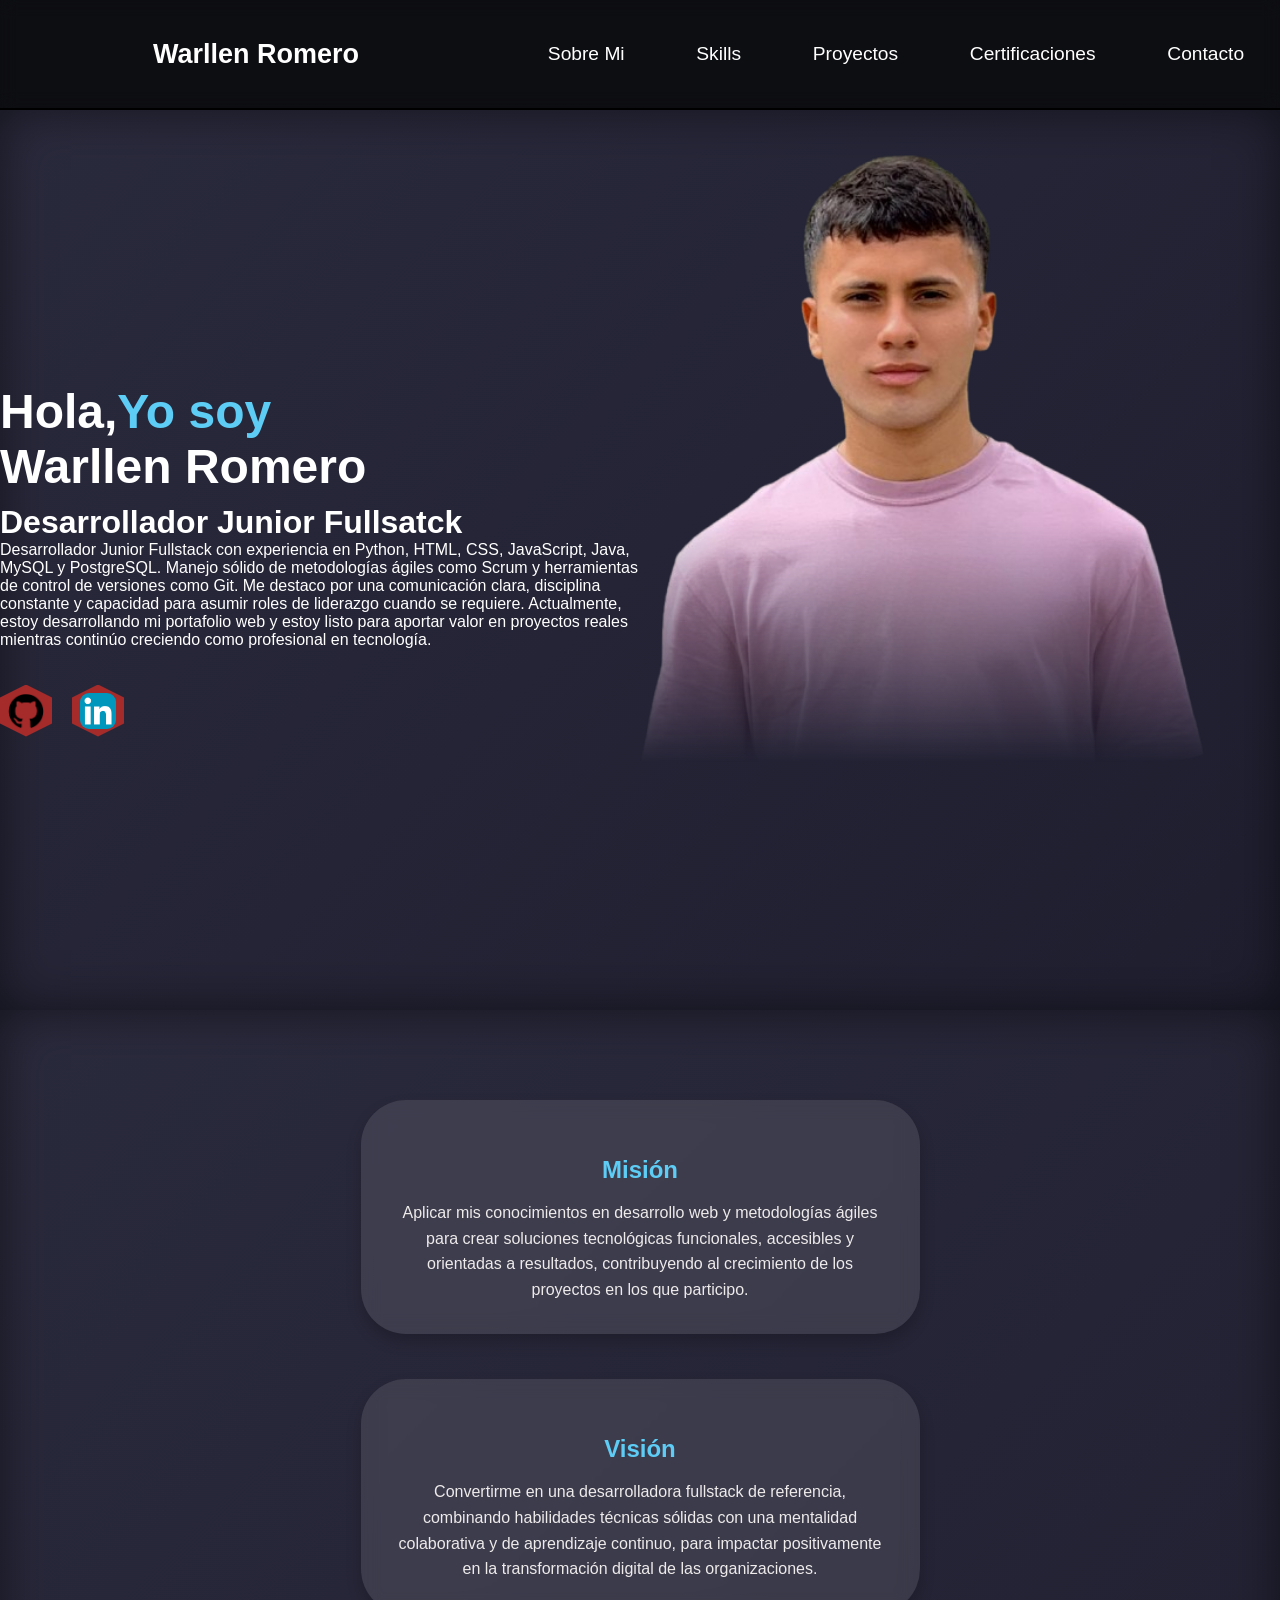
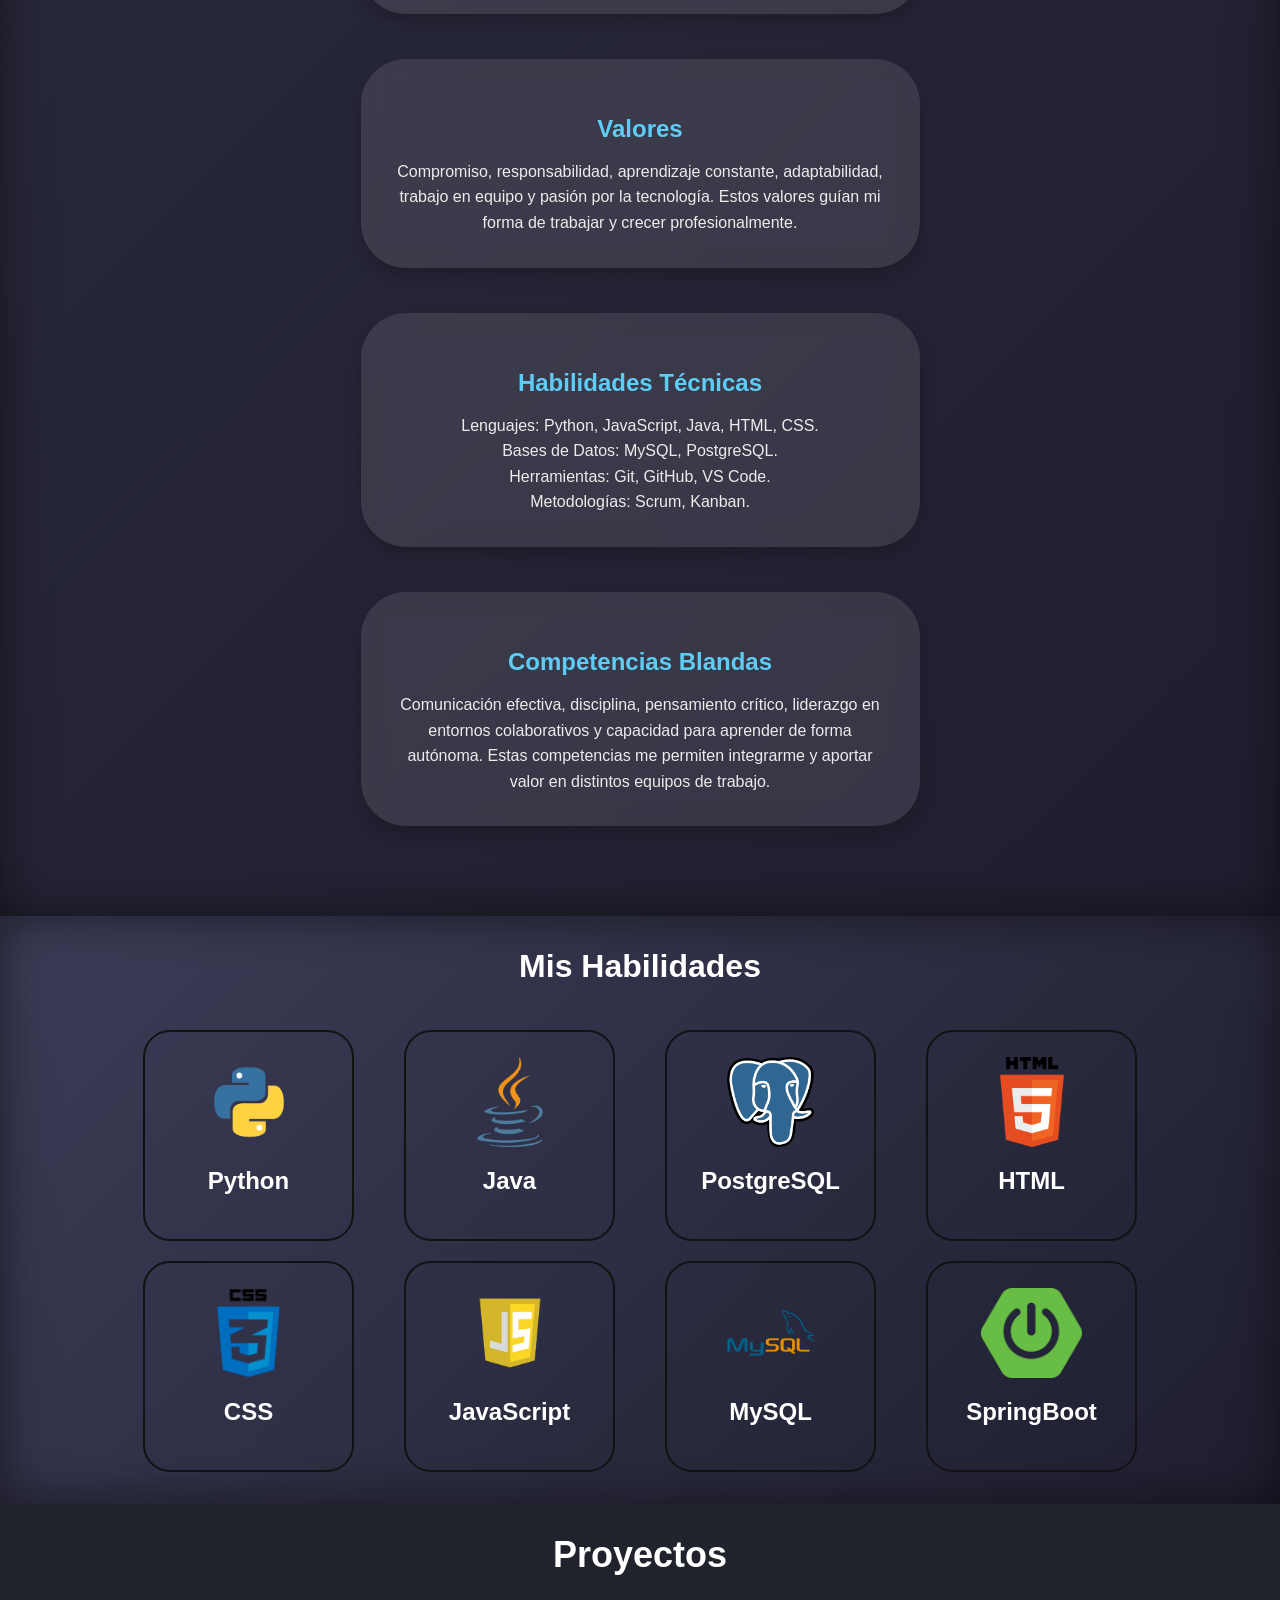
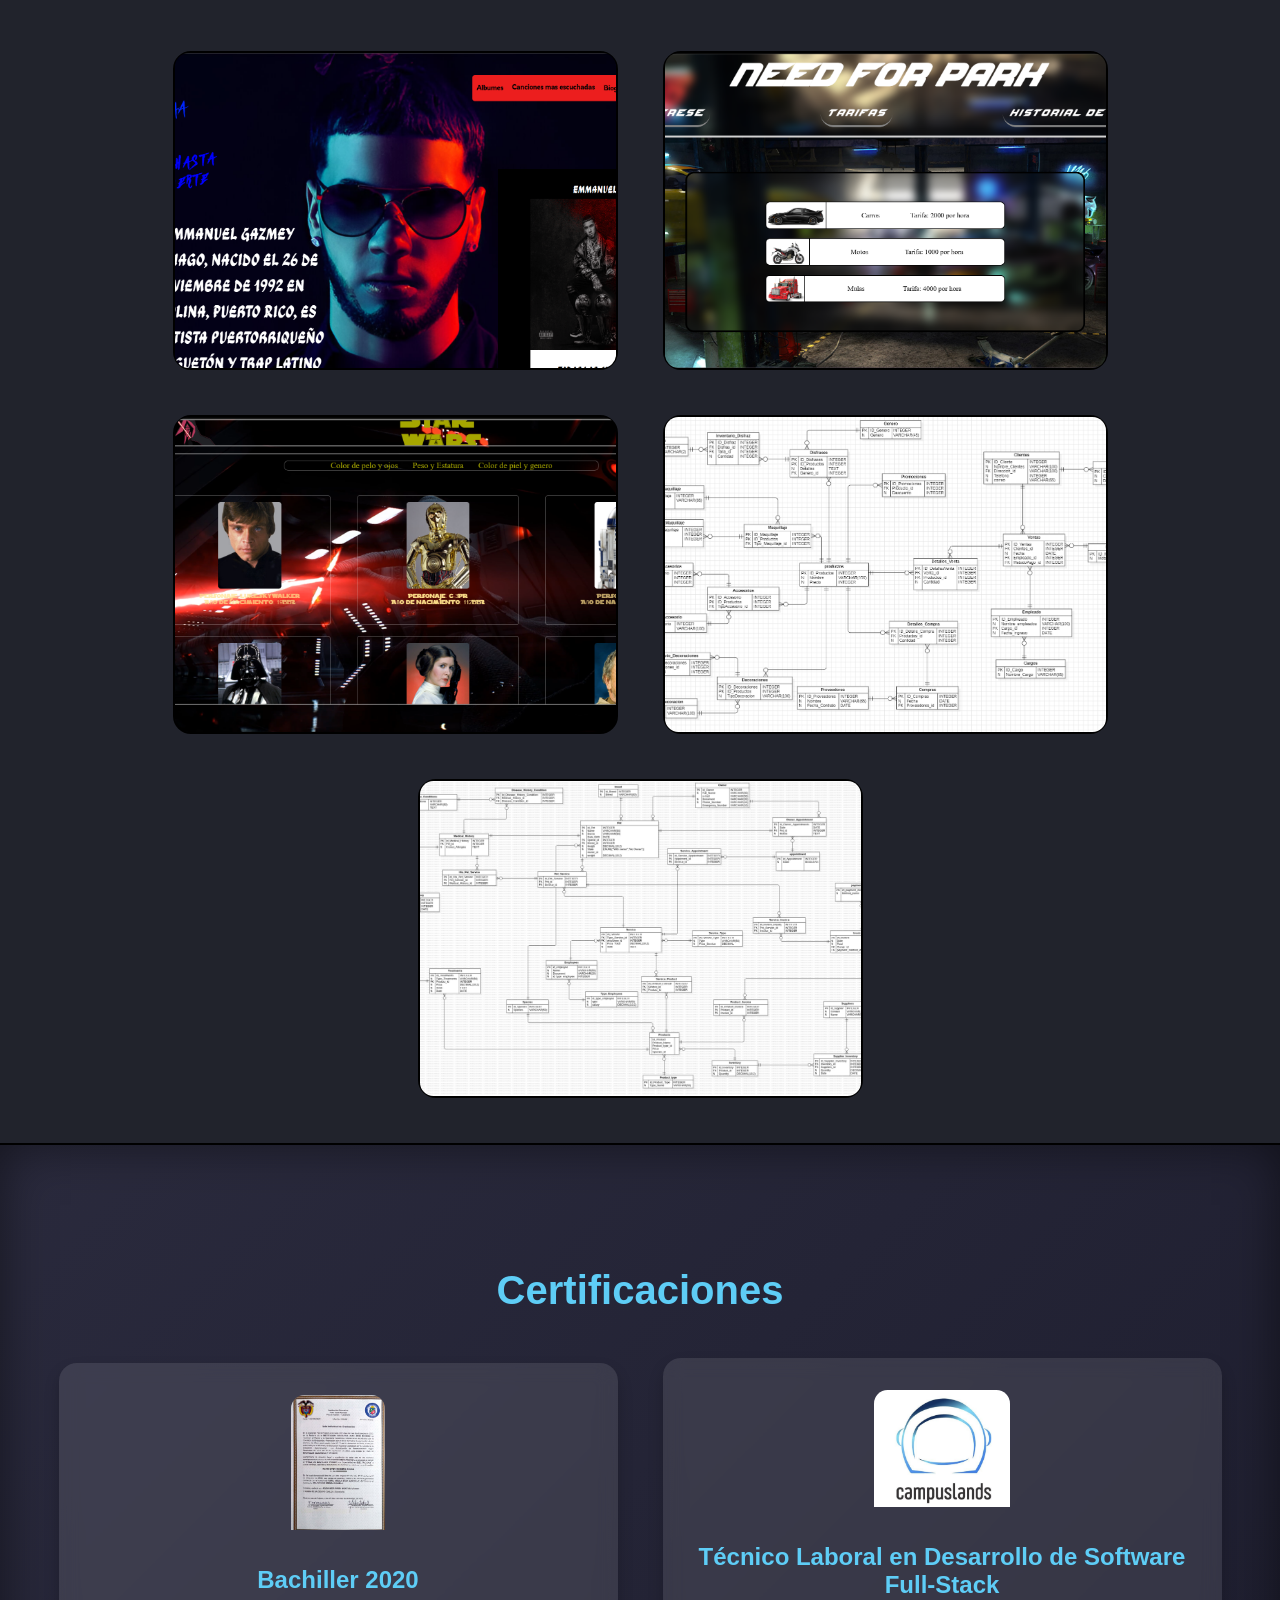
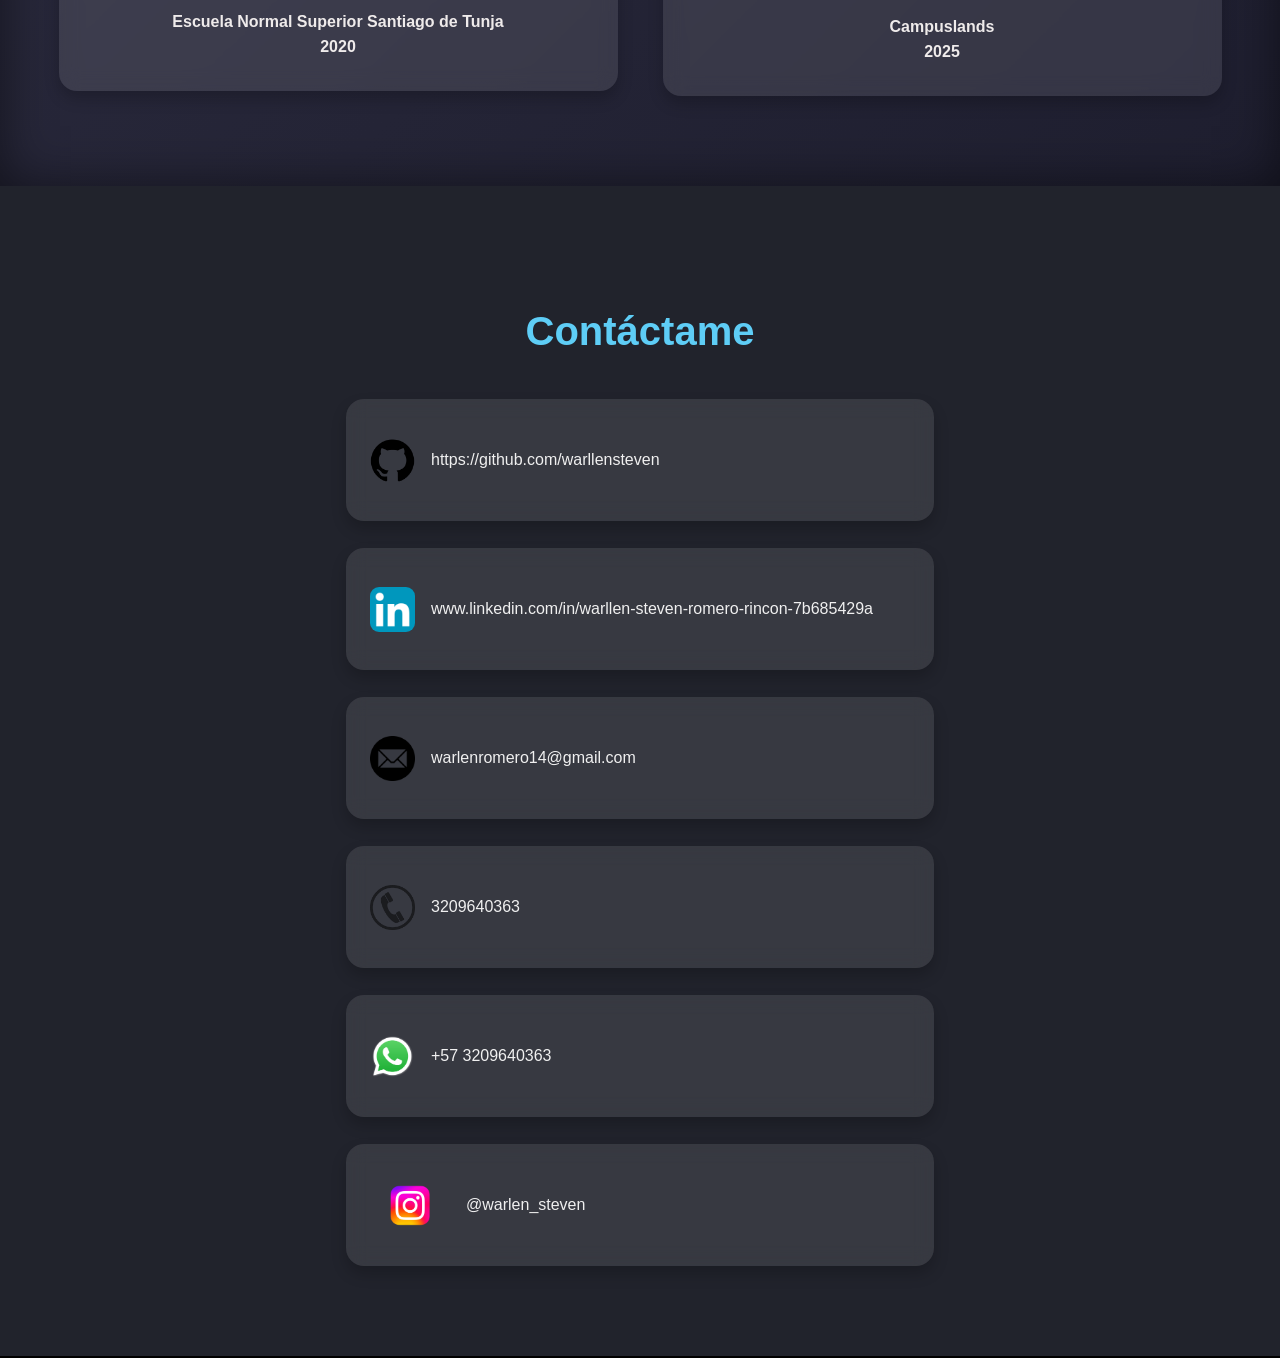
==== Index.html @ 0e451da7 "first commit" ====
<!DOCTYPE html>
<html lang="en">
  <head>
    <meta charset="UTF-8" />
    <meta name="viewport" content="width=device-width, initial-scale=1.0" />
    <title>Warllen Romero</title>
    <link rel="stylesheet" href="Style.css" />
  </head>
  <body>
    <header>
      <nav class="navegador">
        <div class="nombre">
          <h2>Warllen Romero</h2>
        </div>
        <div class="barra">
          <a href="#sobre-mi" class="barra-item">Sobre Mi</a>
          <a href="#skills" class="barra-item">Skills</a>
          <a href="#proyectos" class="barra-item">Proyectos</a>
          <a href="#certificaciones" class="barra-item">Certificaciones</a>
          <a href="#contacto" class="barra-item">Contacto</a>
        </div>
        <div class="menu">
          <img src="Imagenes/menu.png" alt="Menu" />
          <section class="hamburguesa">
            <div class="barra2">
              <a href="#sobre-mi">Sobre Mi</a>
              <a href="#skills">Skills</a>
              <a href="#proyectos">Proyectos</a>
              <a href="#certificaciones">Certificaciones</a>
              <a href="#contacto">Contacto</a>
            </div>
          </section>
        </div>
      </nav>
    </header>

    <section class="presentacion" id="sobre-mi">
      <article class="contenedor">
        <div class="informacion">
          <div class="saludo">
            <h3>Hola,</h3>
            <h3 id="color">Yo soy</h3>
          </div>
          <div class="sobre-mi">
            <h3>Warllen Romero</h3>
            <h4>Desarrollador Junior Fullsatck</h4>
            <p>
              Desarrollador Junior Fullstack con experiencia en Python, HTML,
              CSS, JavaScript, Java, MySQL y PostgreSQL. Manejo sólido de
              metodologías ágiles como Scrum y herramientas de control de
              versiones como Git. Me destaco por una comunicación clara,
              disciplina constante y capacidad para asumir roles de liderazgo
              cuando se requiere. Actualmente, estoy desarrollando mi portafolio
              web y estoy listo para aportar valor en proyectos reales mientras
              continúo creciendo como profesional en tecnología.
            </p>
          </div>
          <div class="prueba">
            <a
              href="https://github.com/warllensteven"
              target="_blank"
              class="iconos"
            >
              <img
                src="Imagenes/Imagen github.png"
                alt="Github warllensteven"
              />
            </a>
            <a
              href="www.linkedin.com/in/warllen-steven-romero-rincon-7b685429a"
              target="_blank"
              class="iconos"
            >
              <img
                id="linkedin"
                src="Imagenes/imagen linkedin 2.png"
                alt="Linkedin Warllen Romero"
              />
            </a>
          </div>
        </div>
        <div class="foto">
          <img
            src="Imagenes/foto_steven-removebg-preview.png"
            alt="Kevin Romero"
          />
        </div>
      </article>
    </section>
    <section class="Info">
      <div class="tarjetas">
        <h3>Misión</h3>
        <p>
          Aplicar mis conocimientos en desarrollo web y metodologías ágiles para
          crear soluciones tecnológicas funcionales, accesibles y orientadas a
          resultados, contribuyendo al crecimiento de los proyectos en los que
          participo.
        </p>
      </div>

      <div class="tarjetas">
        <h3>Visión</h3>
        <p>
          Convertirme en una desarrolladora fullstack de referencia, combinando
          habilidades técnicas sólidas con una mentalidad colaborativa y de
          aprendizaje continuo, para impactar positivamente en la transformación
          digital de las organizaciones.
        </p>
      </div>

      <div class="tarjetas">
        <h3>Valores</h3>
        <p>
          Compromiso, responsabilidad, aprendizaje constante, adaptabilidad,
          trabajo en equipo y pasión por la tecnología. Estos valores guían mi
          forma de trabajar y crecer profesionalmente.
        </p>
      </div>

      <div class="tarjetas">
        <h3>Habilidades Técnicas</h3>
        <p>
          Lenguajes: Python, JavaScript, Java, HTML, CSS.<br />
          Bases de Datos: MySQL, PostgreSQL.<br />
          Herramientas: Git, GitHub, VS Code.<br />
          Metodologías: Scrum, Kanban.
        </p>
      </div>

      <div class="tarjetas">
        <h3>Competencias Blandas</h3>
        <p>
          Comunicación efectiva, disciplina, pensamiento crítico, liderazgo en
          entornos colaborativos y capacidad para aprender de forma autónoma.
          Estas competencias me permiten integrarme y aportar valor en distintos
          equipos de trabajo.
        </p>
      </div>
    </section>

    <section class="skills2" id="skills">
      <h1>Mis Habilidades</h1>
      <article class="skills">
        <div class="categorias" id="python">
          <img src="Imagenes/Python.png" alt="Logo Python" />
          <h2>Python</h2>
        </div>
        <div class="categorias">
          <img src="Imagenes/Java.webp" alt="Logo Java" />
          <h2>Java</h2>
        </div>
        <div class="categorias">
          <img src="Imagenes/PostgresSql.png" alt="Logo PostgreSql" />
          <h2>PostgreSQL</h2>
        </div>
        <div class="categorias">
          <img src="Imagenes/Html.png" alt="Logo Html" />
          <h2>HTML</h2>
        </div>
        <div class="categorias">
          <img src="Imagenes/Css.png" alt="Logo Css" />
          <h2>CSS</h2>
        </div>
        <div class="categorias">
          <img src="Imagenes/JavaScript.webp" alt="Logo JavaScript" />
          <h2>JavaScript</h2>
        </div>
        <div class="categorias">
          <img src="Imagenes/Mysql.webp" alt="Logo Mysql" />
          <h2>MySQL</h2>
        </div>
        <div class="categorias">
          <img src="Imagenes/SpringBoot.png" alt="Logo Springboot" />
          <h2>SpringBoot</h2>
        </div>
      </article>
    </section>
    <section class="proyectos" id="proyectos">
      <h2>Proyectos</h2>
      <article class="misProyectos">
        <div class="tarjetasProyectos">
          <a
            href="https://github.com/warllensteven/PROYECTO-FILTRO_ROMERO_KEVIN.git"
            ><img src="Imagenes/Proyecto_Anuel.png" alt="Landing page de anuel"
          /></a>
        </div>
        <div class="tarjetasProyectos">
          <a
            href="https://github.com/warllensteven/Proyecto_JavaScript_Romero_Kevin.git"
            ><img
              src="Imagenes/Need_For_Sped_Proyecto.png"
              alt="Parqueadero Need For Speed"
          /></a>
        </div>
        <div class="tarjetasProyectos">
          <a
            href="https://github.com/warllensteven/Proyecto_JavaScript_Santacruz_Santiago_Romero_Kevin.git"
            ><img src="Imagenes/Api_Starwars.png" alt="Api Star wars"
          /></a>
        </div>
        <div class="tarjetasProyectos">
          <a href="https://github.com/Santiago-SanP05/Tienda_De_Disfrases"
            ><img
              src="Imagenes/Tienda_disfrases_base_datos.png"
              alt="Tienda de Disfrase Base de Datos"
          /></a>
        </div>
        <div class="tarjetasProyectos">
          <a
            href="https://github.com/warllensteven/My_Big_PetShop/blob/main/ERDDiagram1.jpg"
            ><img
              src="Imagenes/MI_big_pet_shop.jpg"
              alt="Base de Datos Mi big Pet Shop"
          /></a>
        </div>
      </article>
    </section>
    <section class="certificaciones" id="certificaciones">
      <h2>Certificaciones</h2>
      <article class="misCertificaciones">
        <div class="tarjetasCertificaciones">
          <img
            src="Imagenes/Certficado de estudio.png"
            alt="Certificado de estudio"
          />
          <h2>Bachiller 2020</h2>
          <h3>Escuela Normal Superior Santiago de Tunja</h3>
          <h3>2020</h3>
        </div>
        <div class="tarjetasCertificaciones" id="campus">
          <img
            src="Imagenes/Captura de pantalla 2025-01-14 220659.png"
            alt="Campuslands"
          />
          <h2>Técnico Laboral en Desarrollo de Software Full-Stack</h2>
          <h3>Campuslands</h3>
          <h3>2025</h3>
        </div>
      </article>
    </section>
    <section class="contacto" id="contacto">
      <h2>Contáctame</h2>
      <article class="misContactos">
        <div class="contacta" id="conGithub">
          <img src="Imagenes/Imagen github.png" alt="Github" />
          <p>https://github.com/warllensteven</p>
        </div>
        <div class="contacta" id="conLinkedin">
          <img src="Imagenes/imagen linkedin 2.png" alt="LinkedIn" />
          <p>www.linkedin.com/in/warllen-steven-romero-rincon-7b685429a</p>
        </div>
        <div class="contacta" id="conCorreo">
          <img src="Imagenes/logo correo.png" alt="Correo" />
          <p>warlenromero14@gmail.com</p>
        </div>
        <div class="contacta" id="conTelefono">
          <img src="Imagenes/Logo Telefono.webp" alt="Teléfono" />
          <p>3209640363</p>
        </div>
        <div class="contacta" id="conWhatssapp">
          <img src="Imagenes/Logo whatsapp.webp" alt="WhatsApp" />
          <p>+57 3209640363</p>
        </div>
        <div class="contacta" id="conInstagram">
          <img src="Imagenes/logo instagram.png" alt="Instagram" />
          <p>@warlen_steven</p>
        </div>
      </article>
    </section>
  </body>
</html>
---- Style.css ----
body {
  margin: 0;
  font-family: "Segoe UI", sans-serif;
  background: linear-gradient(135deg, #1e1e2f, #3c3c57);
  color: #ffffff;
}
header {
  background-color: hsl(228, 15%, 15%);
  border-bottom: black solid 2px;
  position: sticky;
  top: 0;
  z-index: 1;
}
.navegador {
  background-color: rgba(0, 0, 0, 0.6);
  height: 12vh;
  display: flex;
  width: 100%;
  color: white;
  flex-wrap: wrap;
  backdrop-filter: blur(8px);
}
.nombre {
  display: flex;
  width: 40%;
  align-items: center;
  justify-content: center;
  font-size: large;
}

.barra h2 {
  padding: 1vh;
  width: 18vh;
  text-align: center;
}
#barra {
  border: none;
}

.presentacion {
  background: linear-gradient(135deg, #2a2a3d, #1e1e2f);

  height: 100vh;
  display: flex;
  justify-content: center;
  align-items: center;
  flex-wrap: wrap;
  box-shadow: inset 0 0 50px rgba(0, 0, 0, 0.5);
}

.informacion {
  height: 100%;
  width: 50%;
  flex-wrap: wrap;
  color: white;
  display: flex;
  justify-content: center;
  flex-direction: column;
}
.foto {
  width: 50%;
  height: 100%;
}

.contenedor {
  display: flex;
  width: 150vh;
  height: 90vh;
  flex-wrap: wrap;
}

.foto img {
  height: 75%;
  mask-image: linear-gradient(
    to bottom,
    hsla(210, 40%, 16%, 1) 60%,
    transparent 100%
  );
  -webkit-mask-image: linear-gradient(
    to bottom,
    hsla(210, 40%, 16%, 1) 60%,
    transparent 100%
  );
}
.saludo {
  display: flex;
  text-align: center;
  margin: 0;
}
.presentacion h3 {
  margin: 0;
  font-size: 3rem;
}
.sobre-mi h4 {
  font-size: 2rem;
  margin: 0;
  margin-top: 10px;
}
.sobre-mi {
  width: 100%;
}
.sobre-mi p {
  padding-right: 10vh;
}
#color {
  color: rgb(94, 205, 246);
}
.prueba {
  display: flex;
  justify-content: center;
  column-gap: 1.25rem;
  justify-content: initial;
  padding-top: 4vh;
}
.iconos {
  height: 4vh;
  width: 4vh;
  display: flex;
  background-color: brown;
  padding: 0.5rem;
  color: var(--title-color);
  margin-left: 5px;
  font-size: 1.5rem;
  clip-path: polygon(50% 0%, 100% 25%, 100% 75%, 50% 100%, 0% 75%, 0% 25%);
  transition: transform 0.4s;
}
.Info {
  display: flex;
  flex-wrap: wrap;
  justify-content: center;
  align-items: stretch;
  gap: 5vh;
  padding: 10vh;
  background: linear-gradient(135deg, #2a2a3d, #1e1e2f);
  box-shadow: inset 0 0 50px rgba(0, 0, 0, 0.5);
}

.tarjetas {
  height: auto;
  width: 55vh;
  padding: 2rem;
  border-radius: 5vh;
  background: rgba(255, 255, 255, 0.1);
  backdrop-filter: blur(10px);
  box-shadow: 0 8px 15px rgba(0, 0, 0, 0.2);
  transition: transform 0.3s ease, box-shadow 0.3s ease;
  color: white;
}

.tarjetas:hover {
  transform: scale(1.05);
  box-shadow: 0 12px 25px rgba(0, 0, 0, 0.4);
  background: rgba(255, 255, 255, 0.2);
}

.tarjetas h3 {
  font-size: 1.5rem;
  color: #5ecdf6;
  margin-bottom: 1rem;
  text-align: center;
}

.tarjetas p {
  color: rgb(239, 235, 235);
  font-size: 1rem;
  line-height: 1.6;
  text-align: center;
  margin: 0;
}
#linkedin {
  border-radius: 1vh;
}

.skills2 {
  background: linear-gradient(135deg, #2a2a3d, #1e1e2f);
  box-shadow: inset 0 0 50px rgba(0, 0, 0, 0.5);
}

.skills {
  display: flex;
  justify-content: center;
  align-items: center;
  flex-wrap: wrap;
  row-gap: 20px;
  column-gap: 50px;
  width: 100%;
}

.categorias {
  display: flex;
  justify-content: center;
  align-items: center;
  height: 23vh;
  border: rgb(18, 18, 18) solid 2px;
  border-radius: 3vh;
  width: 23vh;
  flex-direction: column;
  transition: all 0.3s ease-in-out;
}

.categorias:hover {
  transform: scale(1.1);
  box-shadow: 0 25px 30px rgba(0, 0, 0, 0.2);
}

.categorias:focus {
  outline: 2px solid hsl(228, 100%, 50%);
  outline-offset: 2px;
}

.skills2 {
  background: linear-gradient(135deg, #3c3c57, #1e1e2f);
  height: 100%;
  display: flex;
  flex-direction: column;
  gap: 5vh;
  justify-content: center;
  align-items: center;
  padding: 2rem;
}

.skills2 h1 {
  margin: 0;
  font-size: 2rem;
}
.categorias img {
  height: 10vh;
}
.proyectos {
  height: 100%;
  width: 100%;
  background-color: hsl(228, 15%, 15%);
  border-bottom: black solid 2px;
  display: flex;
  flex-direction: column;
  justify-content: center;
  align-items: center;
  font-size: 1.5rem;
  flex-wrap: wrap;
}
.misProyectos {
  display: flex;
  height: 100%;
  width: 80%;
  justify-content: center;
  align-items: center;
  flex-wrap: wrap;
  gap: 5vh;
  padding: 5vh;
  margin-top: 0;
}
.informacion * {
  margin: 0;
}
.informacion p {
  padding: 0;
}

.tarjetasProyectos img {
  width: 100%;
  height: 100%;
  object-fit: cover;
  border-radius: 1.5vh;
}

.certificaciones {
  background: linear-gradient(135deg, #2a2a3d, #1e1e2f);
  box-shadow: inset 0 0 50px rgba(0, 0, 0, 0.5);
  width: 100%;
  display: flex;
  flex-direction: column;
  align-items: center;
  padding: 10vh 0;
  color: white;
}

.certificaciones h2 {
  font-size: 2.5rem;
  color: #5ecdf6;
  margin-bottom: 5vh;
}

.misCertificaciones {
  display: flex;
  justify-content: center;
  align-items: center;
  gap: 5vh;
  flex-wrap: wrap;
}

.tarjetasCertificaciones {
  height: auto;
  width: 55vh;
  padding: 2rem;
  border-radius: 2vh;
  background: rgba(255, 255, 255, 0.1);
  backdrop-filter: blur(10px);
  box-shadow: 0 8px 15px rgba(0, 0, 0, 0.2);
  transition: transform 0.3s ease, box-shadow 0.3s ease;
  display: flex;
  flex-direction: column;
  align-items: center;
  color: white;
  text-align: center;
}

.tarjetasCertificaciones:hover {
  transform: scale(1.05);
  box-shadow: 0 12px 25px rgba(0, 0, 0, 0.4);
  background: rgba(255, 255, 255, 0.2);
}

.tarjetasCertificaciones img {
  padding-bottom: 1rem;
  height: 15vh;
  width: auto;
  object-fit: contain;
  border-radius: 1.5vh;
}

.tarjetasCertificaciones h2 {
  font-size: 1.5rem;
  color: #5ecdf6;
  margin-bottom: 1rem;
}

.tarjetasCertificaciones h3 {
  font-size: 1rem;
  margin: 0.2rem 0;
  color: rgb(239, 235, 235);
}

#campus img {
  height: 13vh;
}

.contacto {
  width: 100%;
  background-color: hsl(228, 15%, 15%);
  border-bottom: black solid 2px;
  display: flex;
  flex-direction: column;
  align-items: center;
  padding: 10vh 0;
  color: white;
}

.contacto h2 {
  font-size: 2.5rem;
  color: #5ecdf6;
  margin-bottom: 5vh;
}

.misContactos {
  display: flex;
  flex-wrap: wrap;
  justify-content: center;
  gap: 3vh;
  width: 90%;
}

.contacta {
  width: 60vh;
  min-height: 10vh;
  background: rgba(255, 255, 255, 0.1);
  backdrop-filter: blur(10px);
  border-radius: 2vh;
  display: flex;
  align-items: center;
  gap: 1rem;
  padding: 1rem 1.5rem;
  box-shadow: 0 8px 15px rgba(0, 0, 0, 0.2);
  transition: transform 0.3s ease, background 0.3s ease;
}

.contacta:hover {
  transform: translateY(-5px);
  background: rgba(255, 255, 255, 0.2);
}

.contacta img {
  height: 5vh;
  width: auto;
  border-radius: 1vh;
}

.contacta p {
  margin: 0;
  font-size: 1rem;
  color: rgb(240, 240, 240);
  word-break: break-all;
}

.barra a {
  text-decoration: none;
  color: white;
  font-size: 1.2rem;
}

.tarjetasProyectos {
  height: 35vh;
  width: 49vh;
  border: rgb(0, 0, 0) 2px solid;
  border-radius: 2vh;
  transition: all 0.3s ease-in-out;
}

.tarjetasProyectos:hover {
  transform: scale(1.1);
  box-shadow: 0 15px 20px rgb(0, 0, 0);
}

.tarjetasProyectos:focus {
  outline: 2px solid hsl(126, 100%, 50%);
  outline-offset: 2px;
}
.tarjetasProyectos:hover img {
  height: 100%;
}

.barra {
  margin: 0;
  display: flex;
  width: 60%;
  align-items: center;
  justify-content: space-around;
  flex-wrap: wrap;
}

.barra-item {
  position: relative;
  text-decoration: none;
  color: white;
  font-size: 1.2rem;
}

.barra-item::after {
  content: "";
  position: absolute;
  bottom: -5px;
  left: 0;
  width: 100%;
  height: 2px;
  background-color: #515b66;
  transform: scaleX(0);
  transform-origin: left;
  transition: transform 0.3s ease-in-out;
}

.barra-item:hover::after {
  transform: scaleX(1);
}

.menu {
  display: none;
}
.hamburguesa {
  display: none;
}
@media (max-width: 792px) {
  .foto img {
    height: 60%;
  }
  .foto {
    display: flex;

    justify-content: center;
    align-items: center;
    height: 90%;
  }

  .tarjetas {
    height: 50vh;
  }

  .barra {
    display: none;
  }
  .menu {
    display: block;
    display: flex;
    justify-content: flex-end;
    align-items: center;
    width: 55%;
  }
  .menu img {
    height: 5vh;
  }

  .menu:hover .hamburguesa {
    display: block;
    position: absolute;
    top: 100%; /* Mostrar justo debajo del ícono */
    right: 0;
    background-color: rgba(0, 0, 0, 0.6);
    backdrop-filter: blur(8px);
    width: 100%;
    display: flex;
    height: 30vh;
    flex-direction: column;
  }
  .barra2 {
    display: flex;
    flex-direction: column;
    height: 100%;
    justify-content: center;
    align-items: center;
    font-size: 1.2rem;
    gap: 10px;
  }
  .barra2 a {
    text-decoration: none;
    color: white;
  }
}
@media (max-width: 749px) {
  .contacto {
    margin: 0;
    padding: 0;
    height: 40vh;
    justify-content: center;
    align-items: center;
    padding-bottom: 15vh;
  }
}
@media (max-width: 624px) {
  .foto img {
    height: 50%;
  }
  .foto {
    display: flex;

    justify-content: center;
    align-items: center;
    height: 90%;
  }
  .contenedor {
    height: 100%;
  }
  .tarjetas {
    height: 100%;
  }
}
@media (max-width: 526px) {
  .foto img {
    height: 40%;
  }
  .foto {
    display: flex;
    justify-content: center;
    align-items: center;
    height: 90%;
  }
  .contenedor {
    height: 100%;
    align-items: center;
  }
}
@media (max-width: 525px) {
  .foto img {
    height: 40%;
  }
  .foto {
    display: flex;
    justify-content: center;
    align-items: center;
    height: 90%;
  }
  .presentacion {
    height: 100vh;
    align-items: center;
  }
  .saludo h3 {
    font-size: 2.5rem;
  }
  .sobre-mi h3 {
    font-size: 2rem;
  }
  .sobre-mi h4 {
    font-size: 1.5rem;
    padding-bottom: 10px;
  }
}
@media (max-width: 453px) {
  * {
    display: none;
  }
}
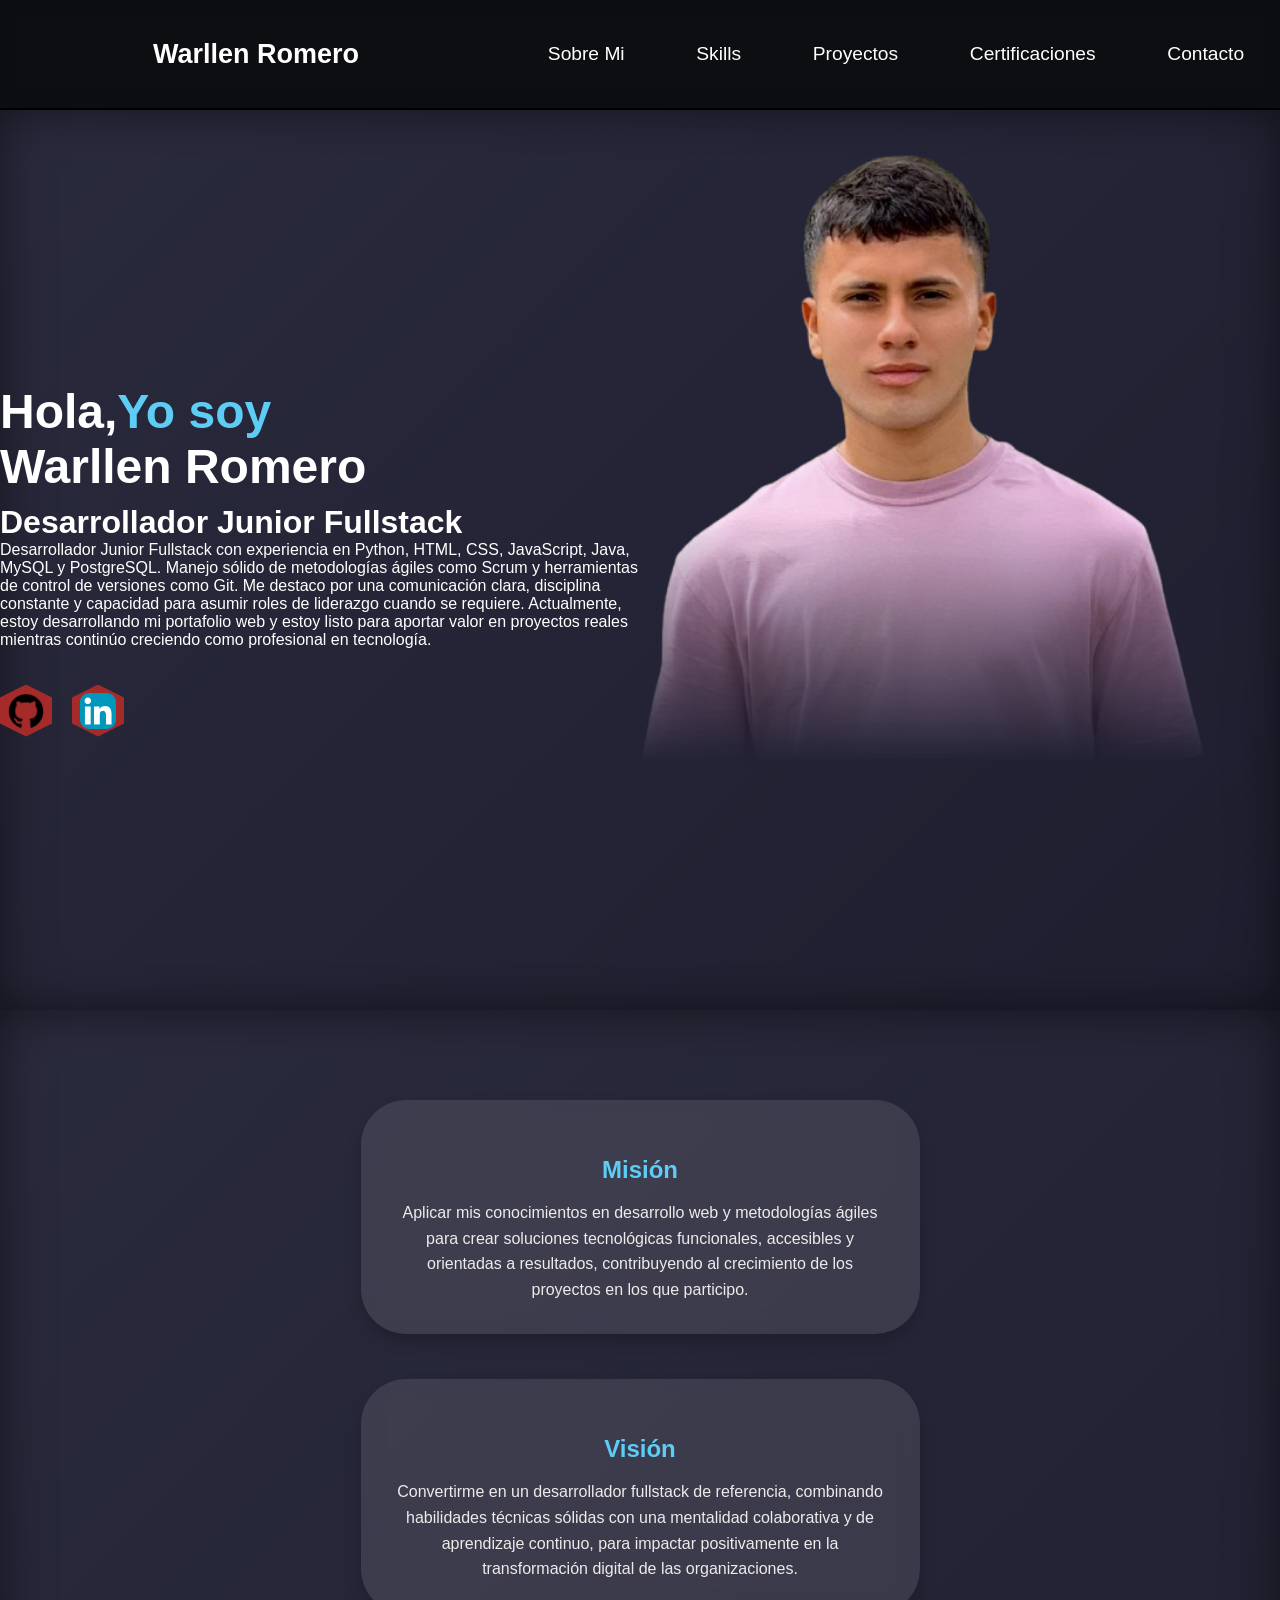
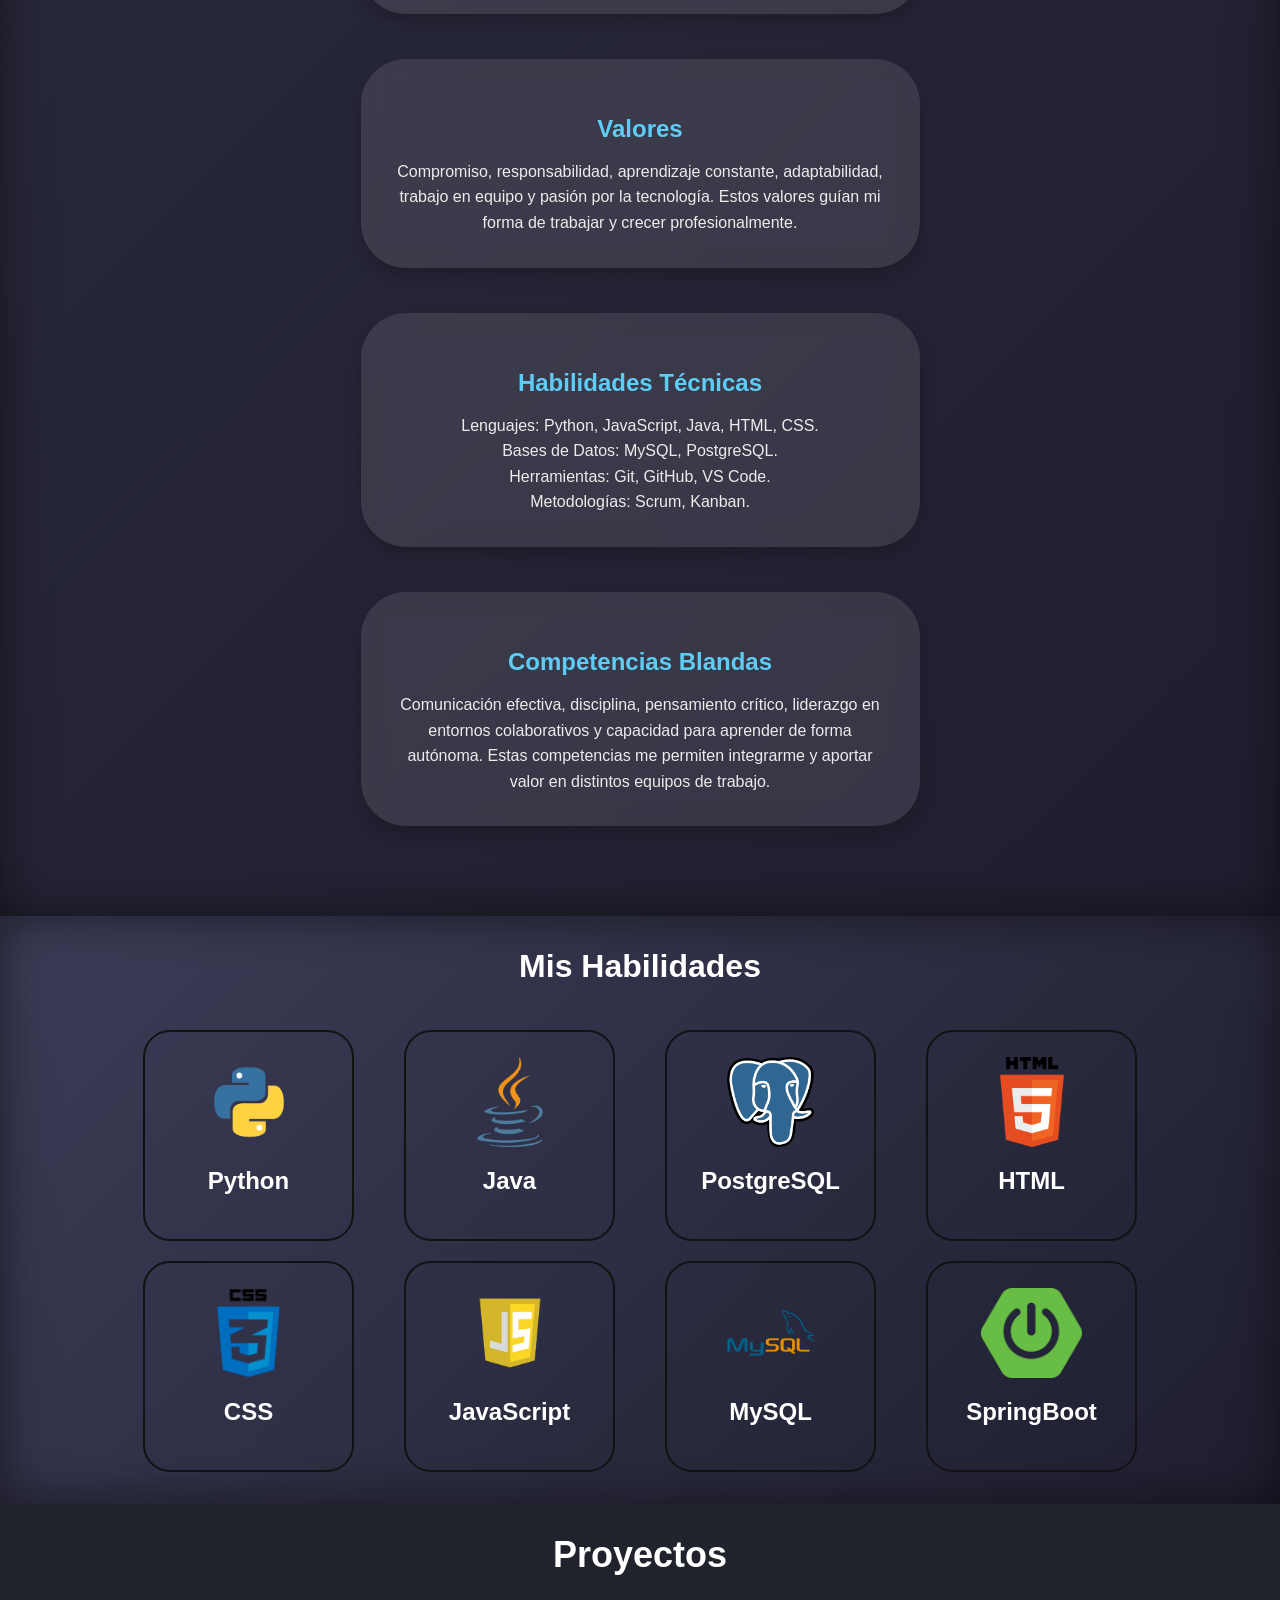
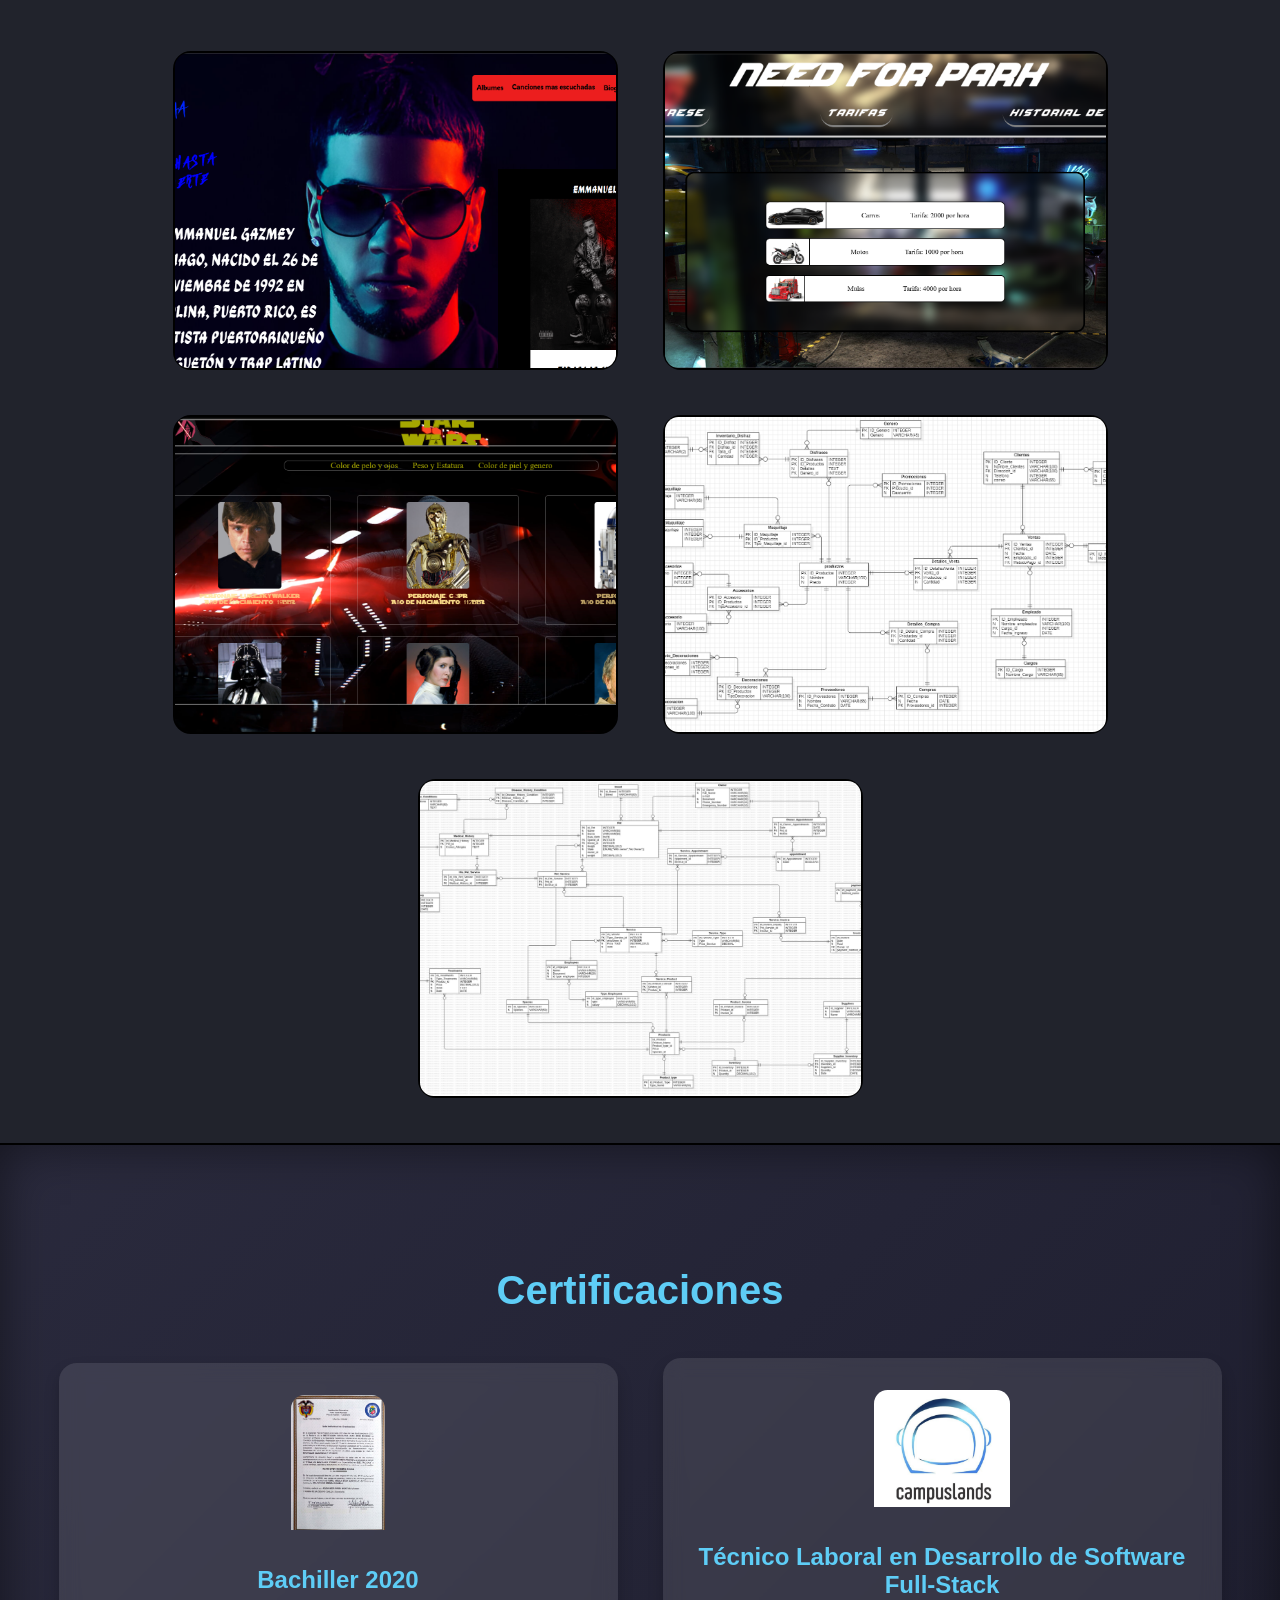
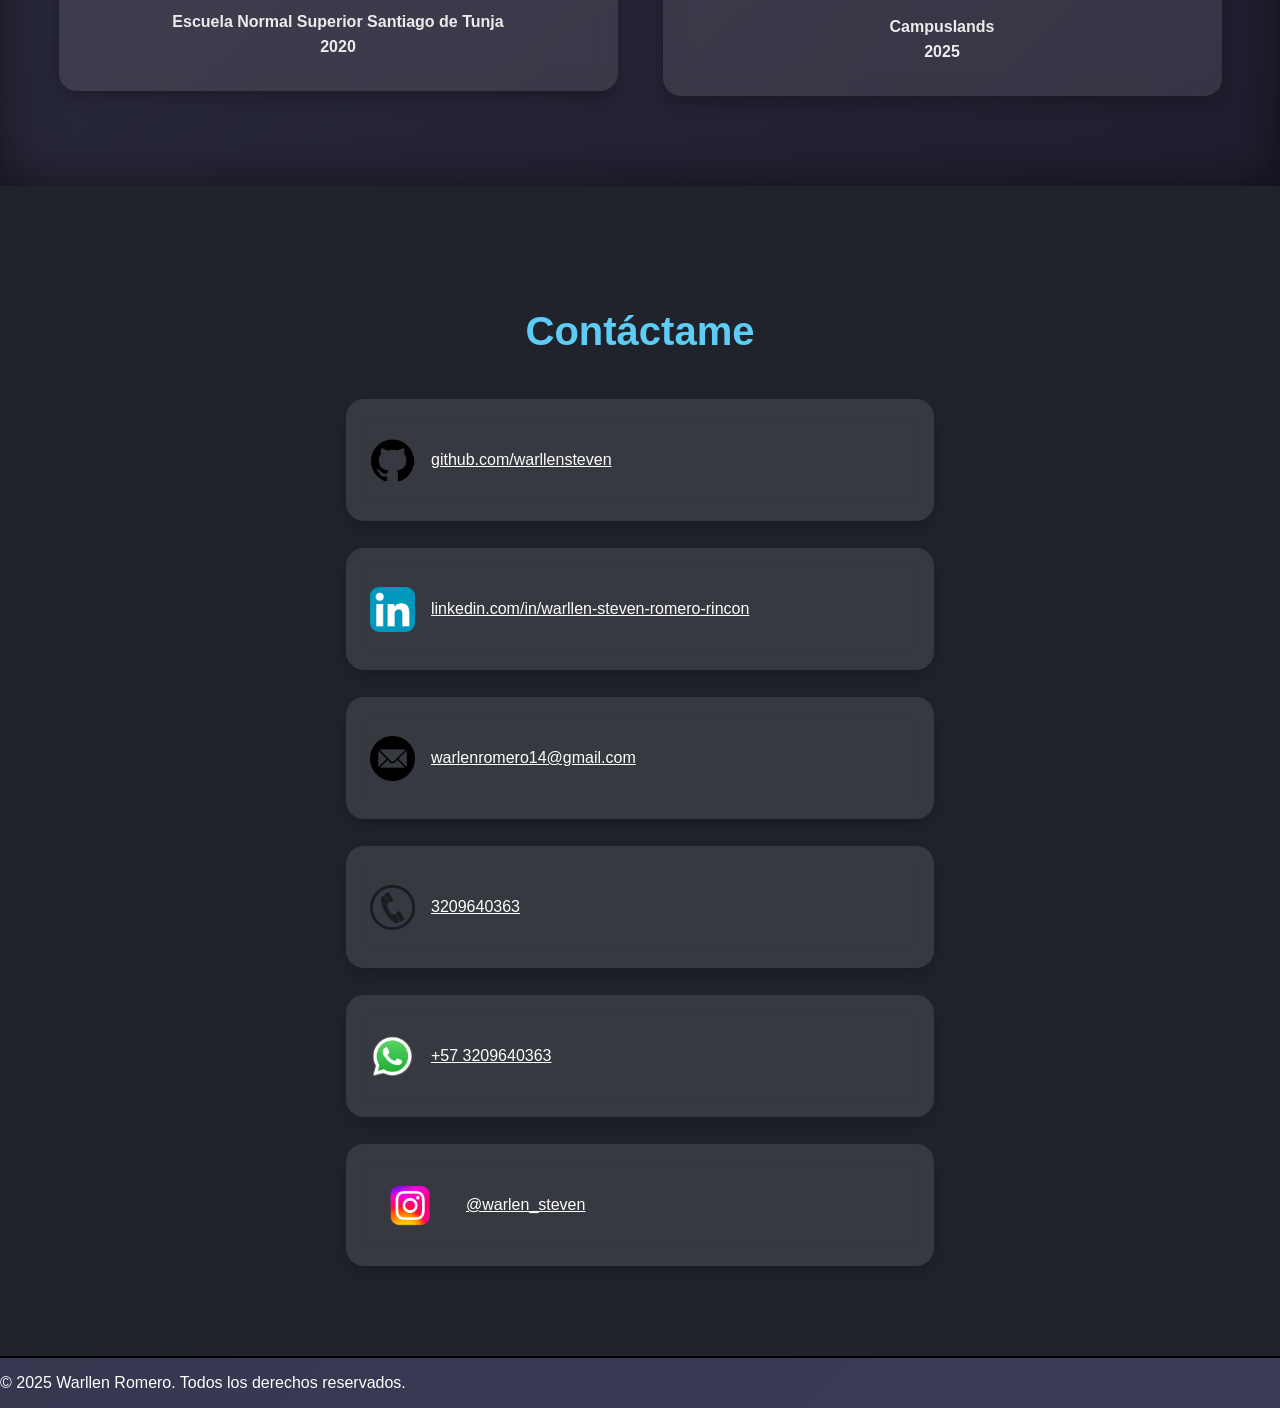
==== commit 3c672bb3: "finish" ====
--- a/Index.html
+++ b/Index.html
@@ -3,12 +3,12 @@
   <head>
     <meta charset="UTF-8" />
     <meta name="viewport" content="width=device-width, initial-scale=1.0" />
-    <title>Warllen Romero</title>
+    <title>Warllen Romero - Junior Fullstack Developer</title>
     <link rel="stylesheet" href="Style.css" />
   </head>
   <body>
     <header>
-      <nav class="navegador">
+      <nav class="navegador" role="navigation">
         <div class="nombre">
           <h2>Warllen Romero</h2>
         </div>
@@ -20,7 +20,13 @@
           <a href="#contacto" class="barra-item">Contacto</a>
         </div>
         <div class="menu">
-          <img src="Imagenes/menu.png" alt="Menu" />
+          <button
+            class="menu-toggle"
+            aria-label="Toggle menu"
+            aria-expanded="false"
+          >
+            <img src="Imagenes/menu.png" alt="Menu icon" />
+          </button>
           <section class="hamburguesa">
             <div class="barra2">
               <a href="#sobre-mi">Sobre Mi</a>
@@ -43,7 +49,7 @@
           </div>
           <div class="sobre-mi">
             <h3>Warllen Romero</h3>
-            <h4>Desarrollador Junior Fullsatck</h4>
+            <h4>Desarrollador Junior Fullstack</h4>
             <p>
               Desarrollador Junior Fullstack con experiencia en Python, HTML,
               CSS, JavaScript, Java, MySQL y PostgreSQL. Manejo sólido de
@@ -67,14 +73,14 @@
               />
             </a>
             <a
-              href="www.linkedin.com/in/warllen-steven-romero-rincon-7b685429a"
+              href="https://www.linkedin.com/in/warllen-steven-romero-rincon-7b685429a"
               target="_blank"
               class="iconos"
             >
               <img
                 id="linkedin"
                 src="Imagenes/imagen linkedin 2.png"
-                alt="Linkedin Warllen Romero"
+                alt="LinkedIn Warllen Romero"
               />
             </a>
           </div>
@@ -82,11 +88,12 @@
         <div class="foto">
           <img
             src="Imagenes/foto_steven-removebg-preview.png"
-            alt="Kevin Romero"
+            alt="Warllen Romero"
           />
         </div>
       </article>
     </section>
+
     <section class="Info">
       <div class="tarjetas">
         <h3>Misión</h3>
@@ -97,17 +104,15 @@
           participo.
         </p>
       </div>
-
       <div class="tarjetas">
         <h3>Visión</h3>
         <p>
-          Convertirme en una desarrolladora fullstack de referencia, combinando
+          Convertirme en un desarrollador fullstack de referencia, combinando
           habilidades técnicas sólidas con una mentalidad colaborativa y de
           aprendizaje continuo, para impactar positivamente en la transformación
           digital de las organizaciones.
         </p>
       </div>
-
       <div class="tarjetas">
         <h3>Valores</h3>
         <p>
@@ -116,7 +121,6 @@
           forma de trabajar y crecer profesionalmente.
         </p>
       </div>
-
       <div class="tarjetas">
         <h3>Habilidades Técnicas</h3>
         <p>
@@ -126,7 +130,6 @@
           Metodologías: Scrum, Kanban.
         </p>
       </div>
-
       <div class="tarjetas">
         <h3>Competencias Blandas</h3>
         <p>
@@ -141,7 +144,7 @@
     <section class="skills2" id="skills">
       <h1>Mis Habilidades</h1>
       <article class="skills">
-        <div class="categorias" id="python">
+        <div class="categorias">
           <img src="Imagenes/Python.png" alt="Logo Python" />
           <h2>Python</h2>
         </div>
@@ -175,46 +178,58 @@
         </div>
       </article>
     </section>
+
     <section class="proyectos" id="proyectos">
       <h2>Proyectos</h2>
       <article class="misProyectos">
         <div class="tarjetasProyectos">
           <a
             href="https://github.com/warllensteven/PROYECTO-FILTRO_ROMERO_KEVIN.git"
-            ><img src="Imagenes/Proyecto_Anuel.png" alt="Landing page de anuel"
-          /></a>
+          >
+            <img
+              src="Imagenes/Proyecto_Anuel.png"
+              alt="Landing page de Anuel"
+            />
+          </a>
         </div>
         <div class="tarjetasProyectos">
           <a
             href="https://github.com/warllensteven/Proyecto_JavaScript_Romero_Kevin.git"
-            ><img
+          >
+            <img
               src="Imagenes/Need_For_Sped_Proyecto.png"
               alt="Parqueadero Need For Speed"
-          /></a>
+            />
+          </a>
         </div>
         <div class="tarjetasProyectos">
           <a
             href="https://github.com/warllensteven/Proyecto_JavaScript_Santacruz_Santiago_Romero_Kevin.git"
-            ><img src="Imagenes/Api_Starwars.png" alt="Api Star wars"
-          /></a>
-        </div>
-        <div class="tarjetasProyectos">
-          <a href="https://github.com/Santiago-SanP05/Tienda_De_Disfrases"
-            ><img
+          >
+            <img src="Imagenes/Api_Starwars.png" alt="API Star Wars" />
+          </a>
+        </div>
+        <div class="tarjetasProyectos">
+          <a href="https://github.com/Santiago-SanP05/Tienda_De_Disfrases">
+            <img
               src="Imagenes/Tienda_disfrases_base_datos.png"
-              alt="Tienda de Disfrase Base de Datos"
-          /></a>
+              alt="Tienda de Disfraces Base de Datos"
+            />
+          </a>
         </div>
         <div class="tarjetasProyectos">
           <a
             href="https://github.com/warllensteven/My_Big_PetShop/blob/main/ERDDiagram1.jpg"
-            ><img
+          >
+            <img
               src="Imagenes/MI_big_pet_shop.jpg"
-              alt="Base de Datos Mi big Pet Shop"
-          /></a>
-        </div>
-      </article>
-    </section>
+              alt="Base de Datos Mi Big Pet Shop"
+            />
+          </a>
+        </div>
+      </article>
+    </section>
+
     <section class="certificaciones" id="certificaciones">
       <h2>Certificaciones</h2>
       <article class="misCertificaciones">
@@ -230,7 +245,7 @@
         <div class="tarjetasCertificaciones" id="campus">
           <img
             src="Imagenes/Captura de pantalla 2025-01-14 220659.png"
-            alt="Campuslands"
+            alt="Certificado Campuslands"
           />
           <h2>Técnico Laboral en Desarrollo de Software Full-Stack</h2>
           <h3>Campuslands</h3>
@@ -238,34 +253,63 @@
         </div>
       </article>
     </section>
+
     <section class="contacto" id="contacto">
       <h2>Contáctame</h2>
       <article class="misContactos">
         <div class="contacta" id="conGithub">
           <img src="Imagenes/Imagen github.png" alt="Github" />
-          <p>https://github.com/warllensteven</p>
+          <p>
+            <a href="https://github.com/warllensteven" target="_blank"
+              >github.com/warllensteven</a
+            >
+          </p>
         </div>
         <div class="contacta" id="conLinkedin">
           <img src="Imagenes/imagen linkedin 2.png" alt="LinkedIn" />
-          <p>www.linkedin.com/in/warllen-steven-romero-rincon-7b685429a</p>
+          <p>
+            <a
+              href="https://www.linkedin.com/in/warllen-steven-romero-rincon-7b685429a"
+              target="_blank"
+              >linkedin.com/in/warllen-steven-romero-rincon</a
+            >
+          </p>
         </div>
         <div class="contacta" id="conCorreo">
           <img src="Imagenes/logo correo.png" alt="Correo" />
-          <p>warlenromero14@gmail.com</p>
+          <p>
+            <a href="mailto:warlenromero14@gmail.com"
+              >warlenromero14@gmail.com</a
+            >
+          </p>
         </div>
         <div class="contacta" id="conTelefono">
           <img src="Imagenes/Logo Telefono.webp" alt="Teléfono" />
-          <p>3209640363</p>
+          <p><a href="tel:+573209640363">3209640363</a></p>
         </div>
         <div class="contacta" id="conWhatssapp">
           <img src="Imagenes/Logo whatsapp.webp" alt="WhatsApp" />
-          <p>+57 3209640363</p>
+          <p>
+            <a href="https://wa.me/+573209640363" target="_blank"
+              >+57 3209640363</a
+            >
+          </p>
         </div>
         <div class="contacta" id="conInstagram">
           <img src="Imagenes/logo instagram.png" alt="Instagram" />
-          <p>@warlen_steven</p>
-        </div>
-      </article>
-    </section>
+          <p>
+            <a href="https://www.instagram.com/warlen_steven" target="_blank"
+              >@warlen_steven</a
+            >
+          </p>
+        </div>
+      </article>
+    </section>
+
+    <footer>
+      <p>&copy; 2025 Warllen Romero. Todos los derechos reservados.</p>
+    </footer>
+
+    <script src="script.js"></script>
   </body>
 </html>
--- a/Style.css
+++ b/Style.css
@@ -586,3 +586,6 @@
     display: none;
   }
 }
+a {
+  color: #ffffff;
+}
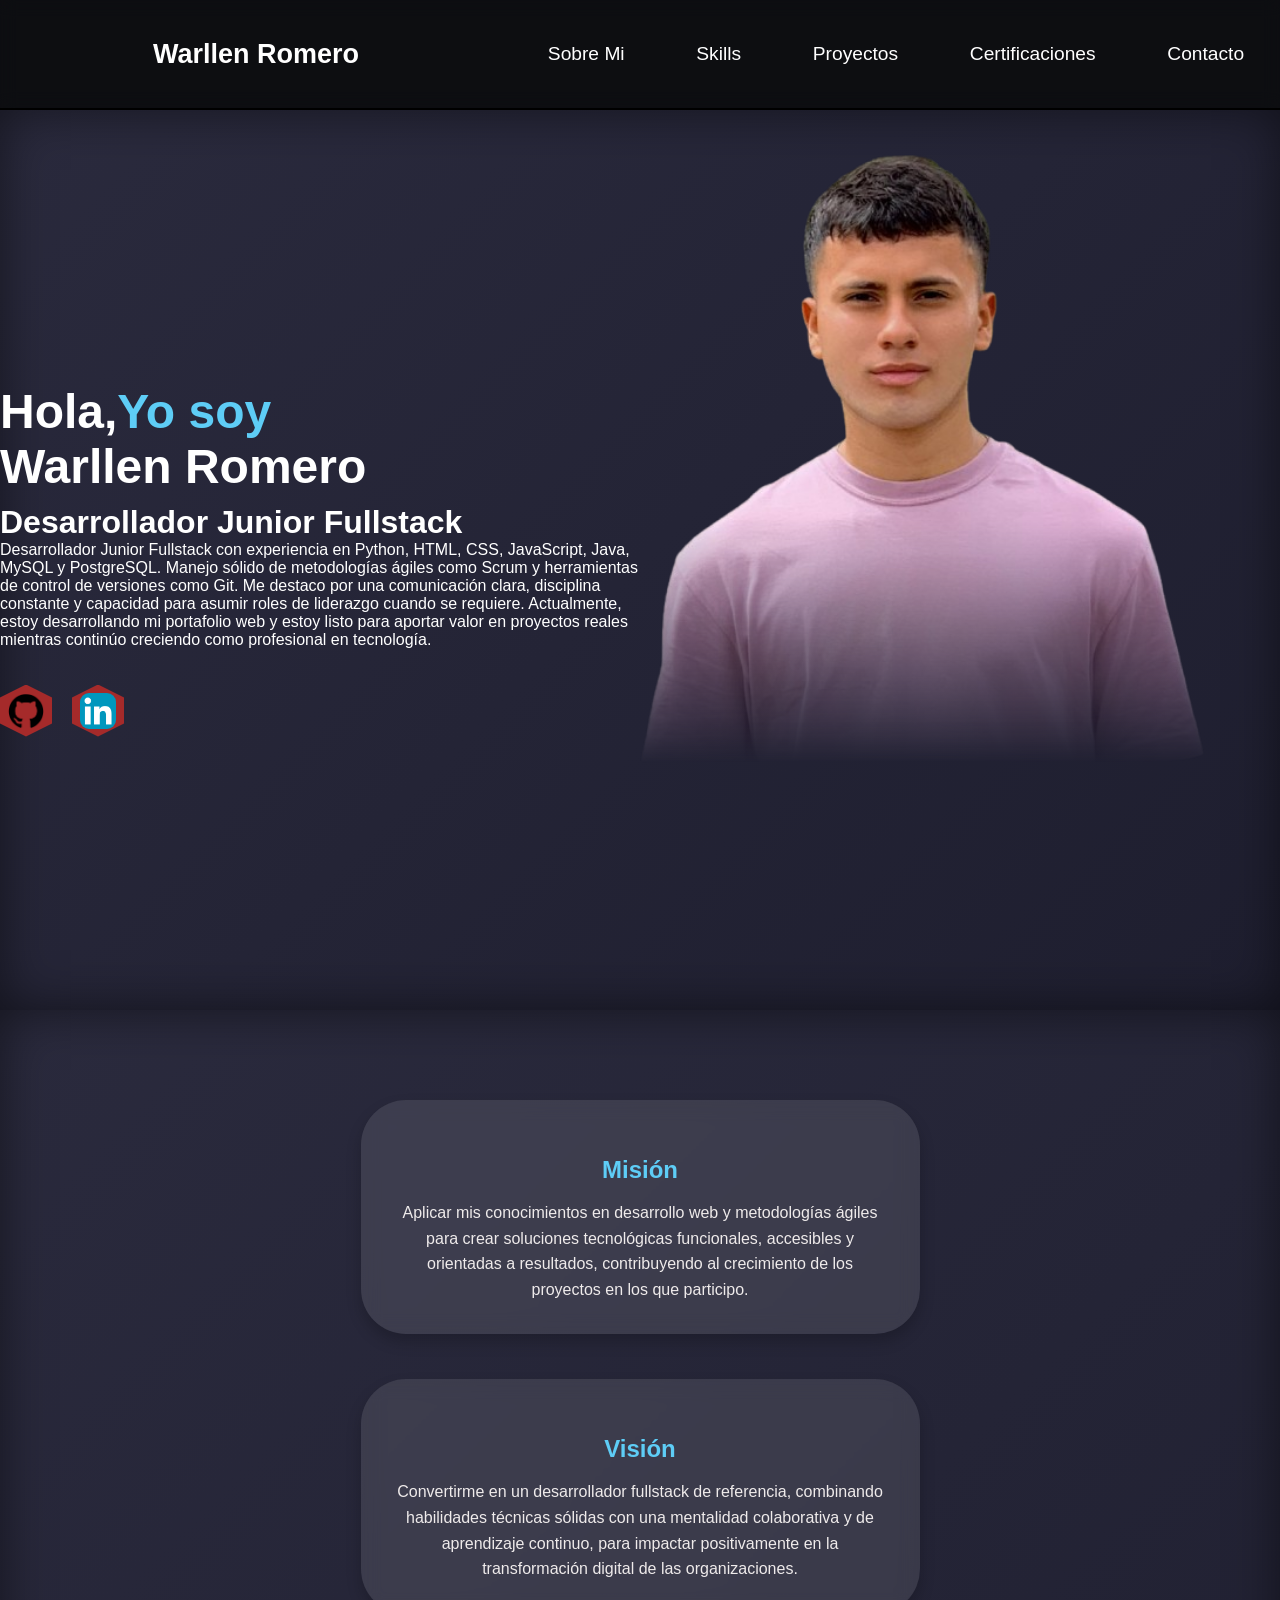
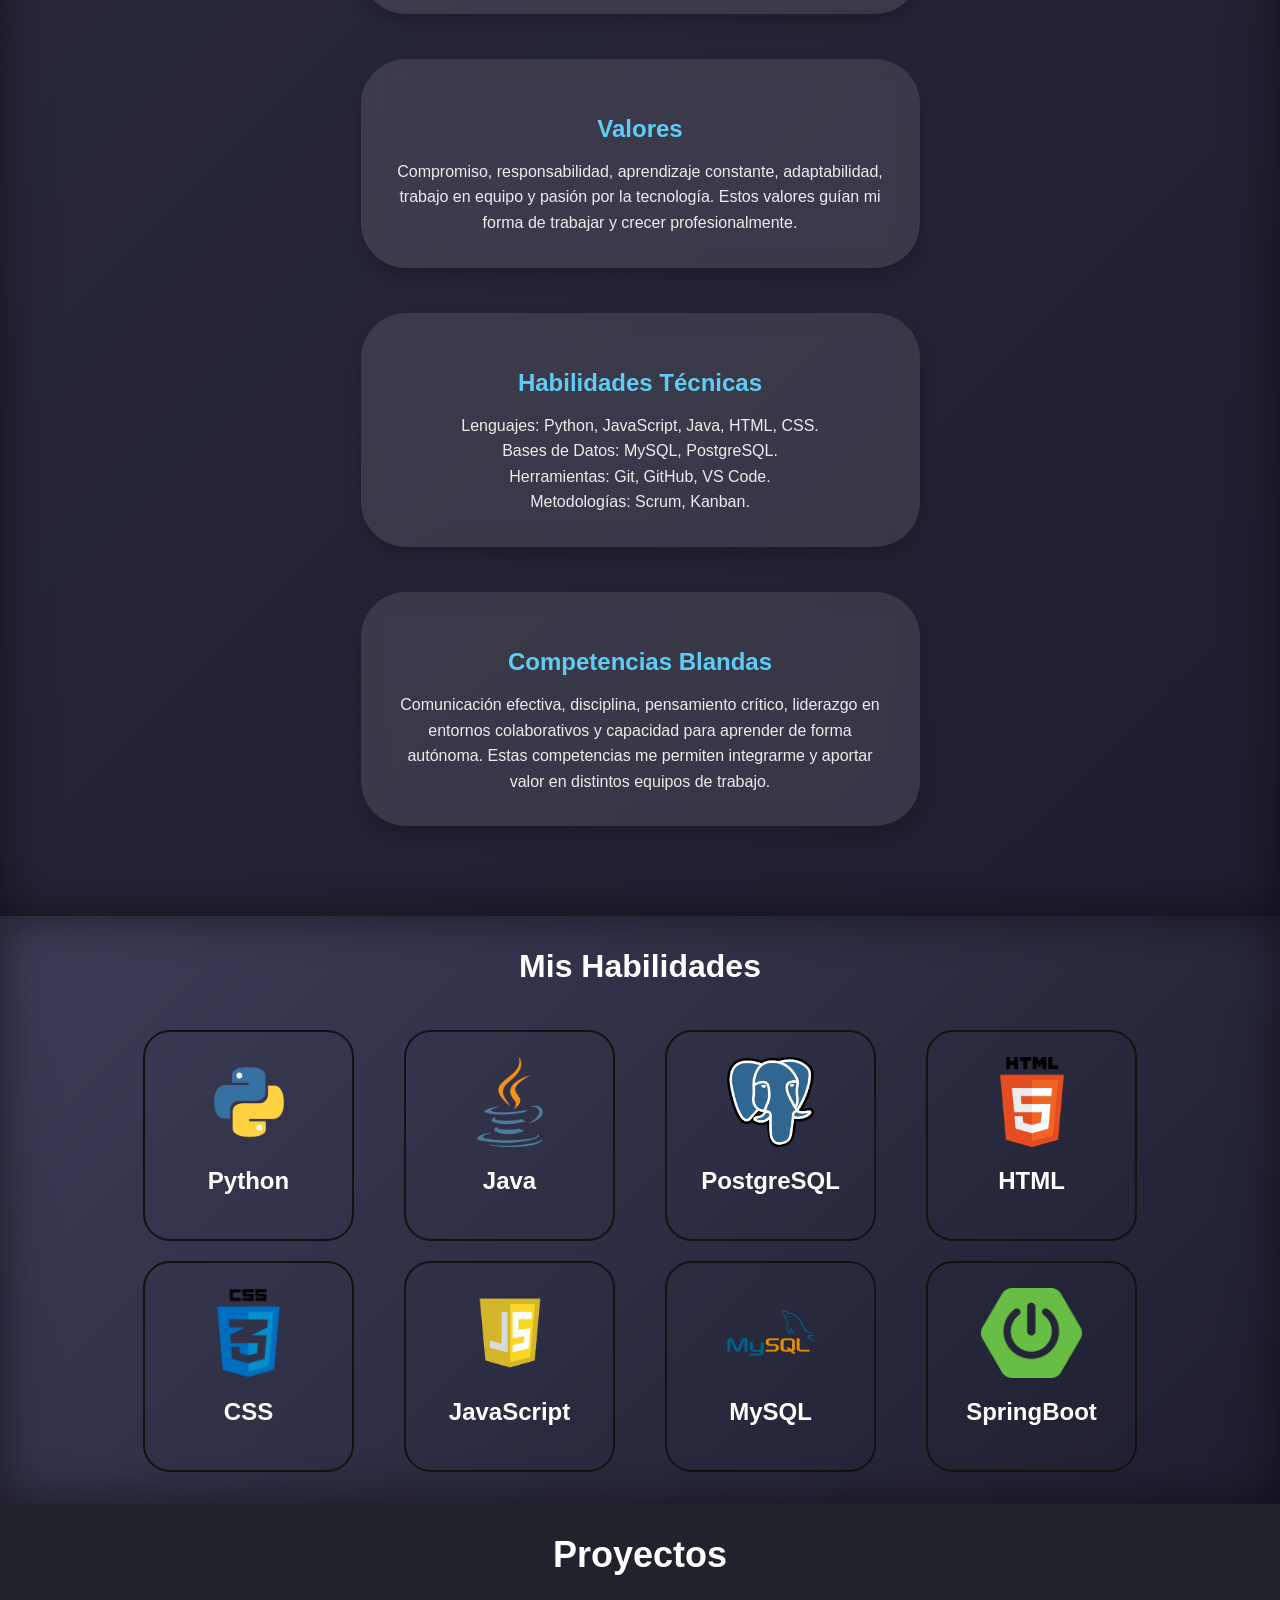
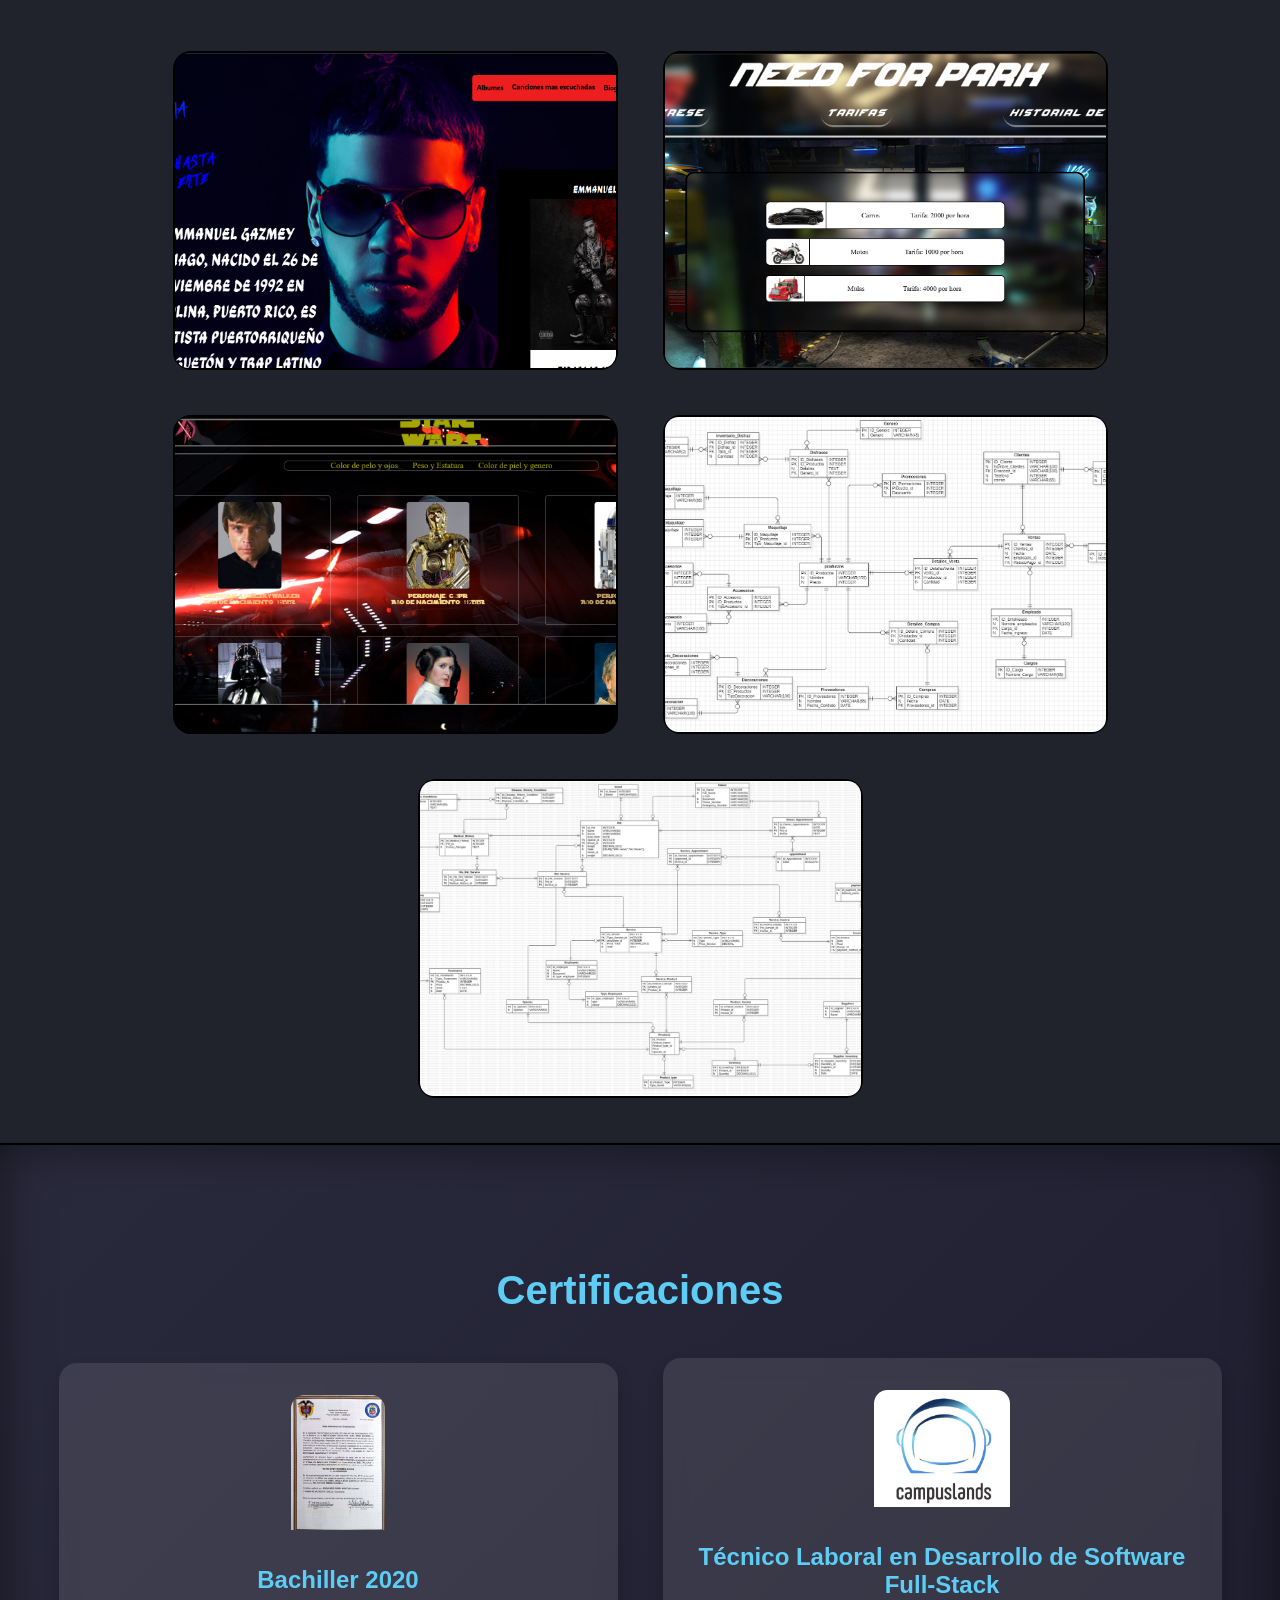
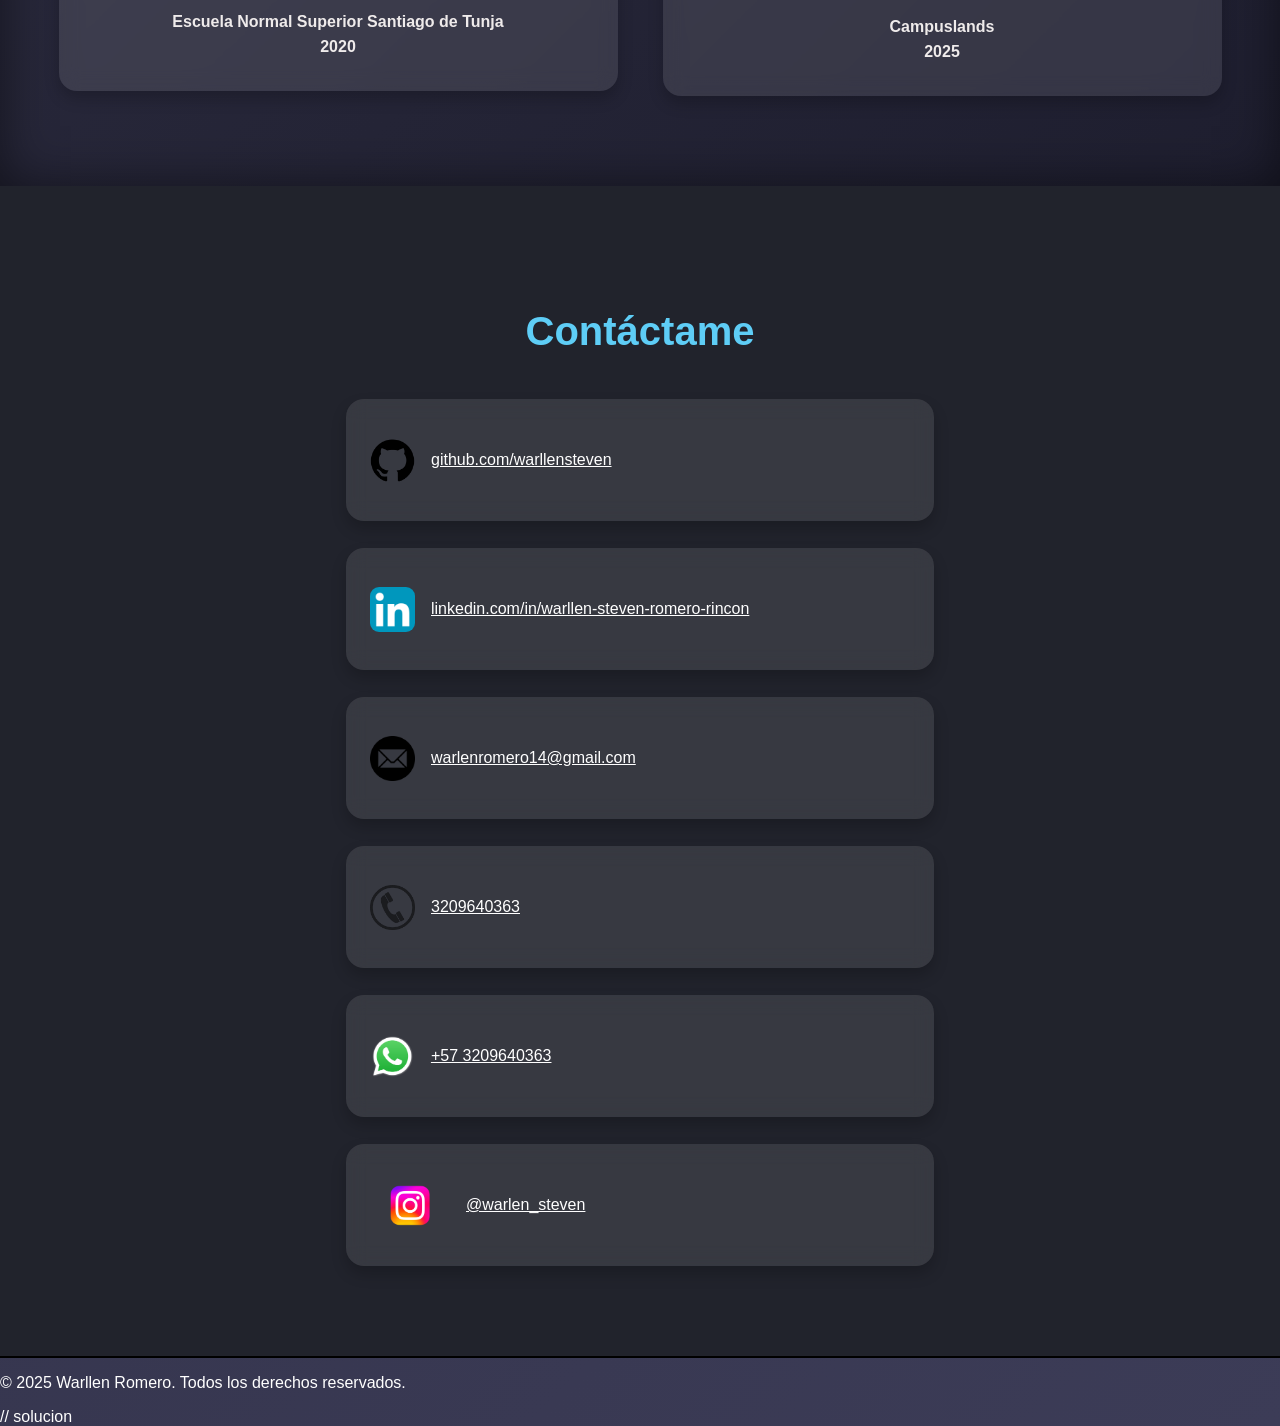
==== commit 40108cae: "Solucion 2" ====
--- a/Index.html
+++ b/Index.html
@@ -1,4 +1,4 @@
-<!DOCTYPE html>
+<!doctype html>
 <html lang="en">
   <head>
     <meta charset="UTF-8" />
@@ -313,3 +313,4 @@
     <script src="script.js"></script>
   </body>
 </html>
+// solucion
